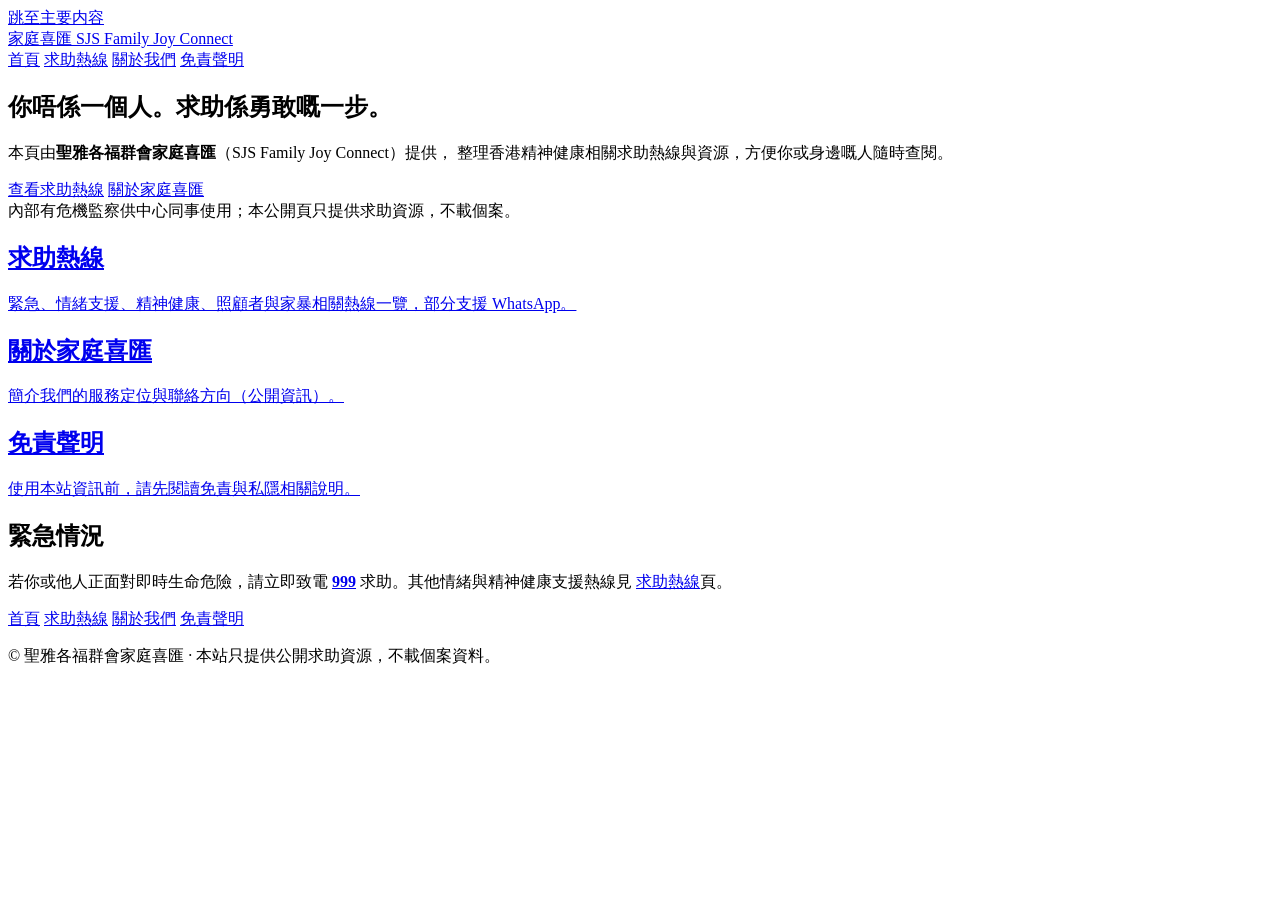
==== index.html @ d0c6d736 "Add Family Joy Connect MH public resource site" ====
<!DOCTYPE html>
<html lang="zh-Hant">
<head>
  <meta charset="utf-8">
  <meta name="viewport" content="width=device-width, initial-scale=1">
  <meta name="description" content="家庭喜匯（SJS Family Joy Connect）精神健康求助資源與熱線——只提供公開求助資訊，不載個案。">
  <title>家庭喜匯｜精神健康求助資源</title>
  <link rel="stylesheet" href="styles.css">
</head>
<body>
  <a class="skip-link" href="#main">跳至主要内容</a>

  <header class="site-header">
    <div class="header-inner">
      <a class="brand" href="index.html">
        <span class="brand-name">家庭喜匯</span>
        <span class="brand-sub">SJS Family Joy Connect</span>
      </a>
      <nav class="nav" aria-label="主要導覽">
        <a href="index.html" aria-current="page">首頁</a>
        <a href="hotlines.html">求助熱線</a>
        <a href="about.html">關於我們</a>
        <a href="disclaimer.html">免責聲明</a>
      </nav>
    </div>
  </header>

  <main id="main">
    <section class="hero">
      <h1>你唔係一個人。求助係勇敢嘅一步。</h1>
      <p class="lead">
        本頁由<strong>聖雅各福群會家庭喜匯</strong>（SJS Family Joy Connect）提供，
        整理香港精神健康相關求助熱線與資源，方便你或身邊嘅人隨時查閱。
      </p>
      <div class="cta-row">
        <a class="btn btn-primary" href="hotlines.html">查看求助熱線</a>
        <a class="btn btn-secondary" href="about.html">關於家庭喜匯</a>
      </div>
    </section>

    <aside class="note" role="note">
      內部有危機監察供中心同事使用；本公開頁只提供求助資源，不載個案。
    </aside>

    <div class="card-grid">
      <a class="card" href="hotlines.html">
        <h2>求助熱線</h2>
        <p>緊急、情緒支援、精神健康、照顧者與家暴相關熱線一覽，部分支援 WhatsApp。</p>
      </a>
      <a class="card" href="about.html">
        <h2>關於家庭喜匯</h2>
        <p>簡介我們的服務定位與聯絡方向（公開資訊）。</p>
      </a>
      <a class="card" href="disclaimer.html">
        <h2>免責聲明</h2>
        <p>使用本站資訊前，請先閱讀免責與私隱相關說明。</p>
      </a>
    </div>

    <h2 class="section-title">緊急情況</h2>
    <p class="prose">
      若你或他人正面對即時生命危險，請立即致電
      <strong><a href="tel:999">999</a></strong>
      求助。其他情緒與精神健康支援熱線見
      <a href="hotlines.html">求助熱線</a>頁。
    </p>
  </main>

  <footer class="site-footer">
    <div class="footer-inner">
      <nav class="footer-nav" aria-label="頁尾導覽">
        <a href="index.html">首頁</a>
        <a href="hotlines.html">求助熱線</a>
        <a href="about.html">關於我們</a>
        <a href="disclaimer.html">免責聲明</a>
      </nav>
      <p class="footer-copy">
        © 聖雅各福群會家庭喜匯 · 本站只提供公開求助資源，不載個案資料。
      </p>
    </div>
  </footer>
</body>
</html>
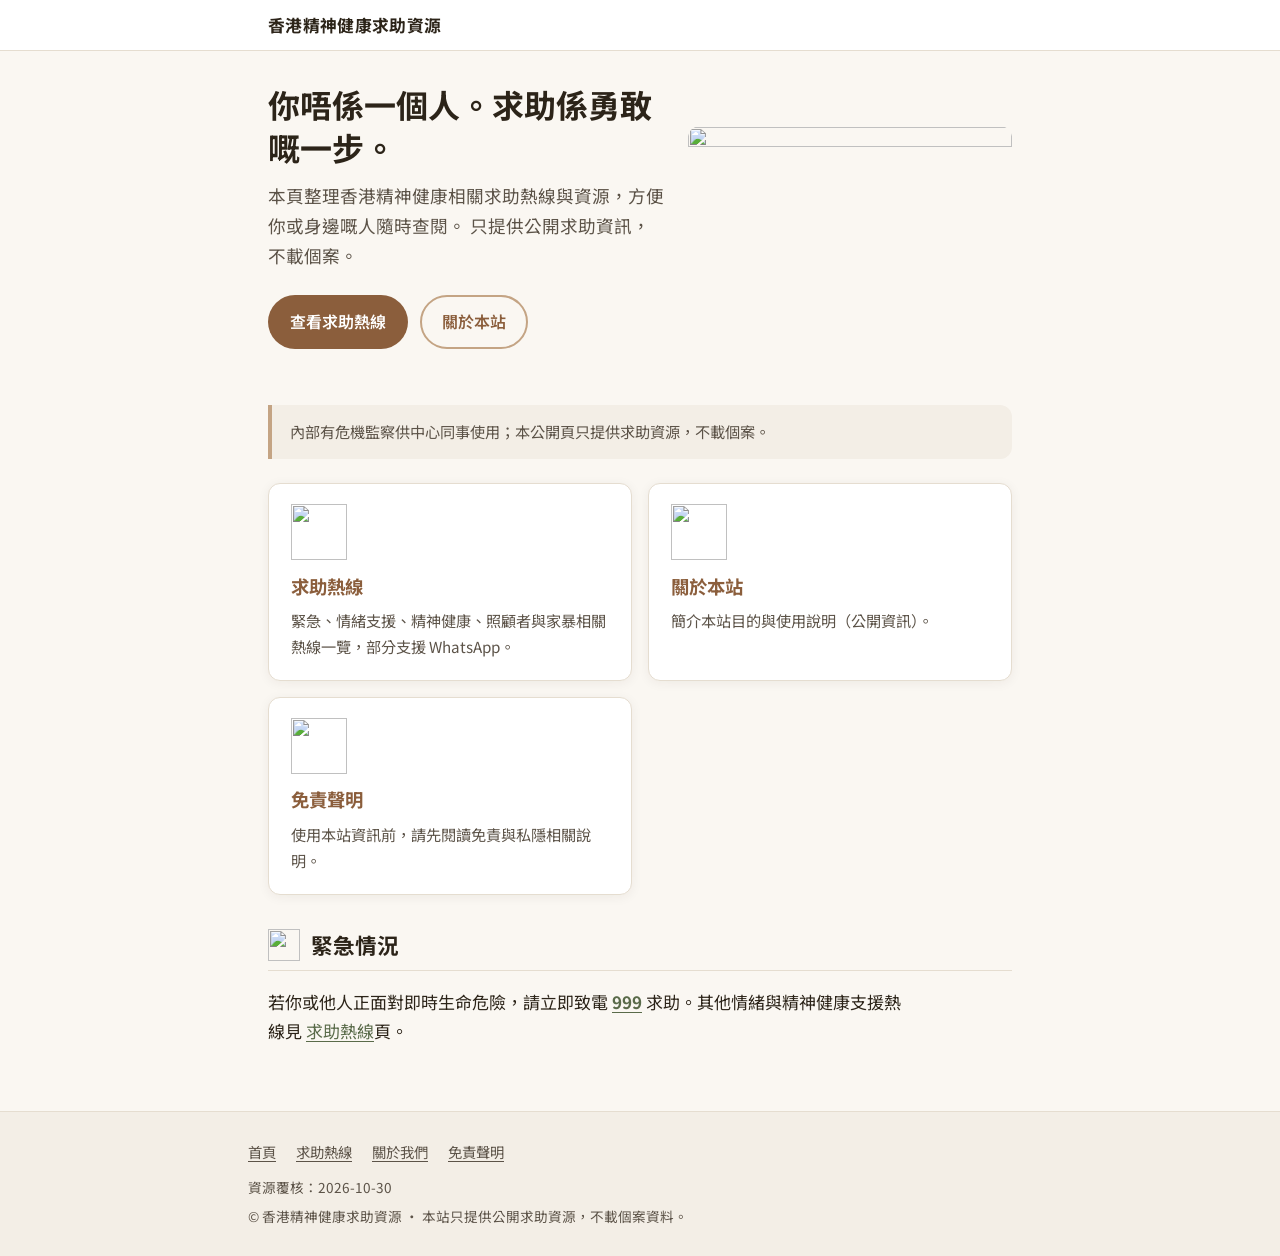
==== commit d2a76aee: "Neutral public MH help resources + assets (Pages)" ====
--- a/index.html
+++ b/index.html
@@ -3,8 +3,12 @@
 <head>
   <meta charset="utf-8">
   <meta name="viewport" content="width=device-width, initial-scale=1">
-  <meta name="description" content="家庭喜匯（SJS Family Joy Connect）精神健康求助資源與熱線——只提供公開求助資訊，不載個案。">
-  <title>家庭喜匯｜精神健康求助資源</title>
+  <meta name="description" content="香港精神健康求助資源與熱線——只提供公開求助資訊，不載個案。">
+  <title>香港精神健康求助資源</title>
+  <link rel="preconnect" href="https://fonts.googleapis.com">
+  <link rel="preconnect" href="https://fonts.gstatic.com" crossorigin>
+  <link href="https://fonts.googleapis.com/css2?family=Noto+Sans+TC:wght@400;600;700&display=swap" rel="stylesheet">
+  <link rel="icon" href="assets/favicon-mark.svg" type="image/svg+xml">
   <link rel="stylesheet" href="styles.css">
 </head>
 <body>
@@ -13,28 +17,38 @@
   <header class="site-header">
     <div class="header-inner">
       <a class="brand" href="index.html">
-        <span class="brand-name">家庭喜匯</span>
-        <span class="brand-sub">SJS Family Joy Connect</span>
+        <span class="brand-name">香港精神健康求助資源</span>
       </a>
-      <nav class="nav" aria-label="主要導覽">
-        <a href="index.html" aria-current="page">首頁</a>
-        <a href="hotlines.html">求助熱線</a>
-        <a href="about.html">關於我們</a>
-        <a href="disclaimer.html">免責聲明</a>
-      </nav>
+      <details class="nav-drawer">
+        <summary class="nav-toggle">
+          <span class="nav-toggle-label-closed">開啟選單</span>
+          <span class="nav-toggle-label-open">關閉選單</span>
+        </summary>
+        <nav class="nav" aria-label="主要導覽">
+          <a href="index.html" aria-current="page">首頁</a>
+          <a href="hotlines.html">求助熱線</a>
+          <a href="about.html">關於我們</a>
+          <a href="disclaimer.html">免責聲明</a>
+        </nav>
+      </details>
     </div>
   </header>
 
   <main id="main">
-    <section class="hero">
-      <h1>你唔係一個人。求助係勇敢嘅一步。</h1>
-      <p class="lead">
-        本頁由<strong>聖雅各福群會家庭喜匯</strong>（SJS Family Joy Connect）提供，
-        整理香港精神健康相關求助熱線與資源，方便你或身邊嘅人隨時查閱。
-      </p>
-      <div class="cta-row">
-        <a class="btn btn-primary" href="hotlines.html">查看求助熱線</a>
-        <a class="btn btn-secondary" href="about.html">關於家庭喜匯</a>
+    <section class="hero hero-with-art">
+      <div class="hero-copy">
+        <h1>你唔係一個人。求助係勇敢嘅一步。</h1>
+        <p class="lead">
+          本頁整理香港精神健康相關求助熱線與資源，方便你或身邊嘅人隨時查閱。
+          只提供公開求助資訊，不載個案。
+        </p>
+        <div class="cta-row">
+          <a class="btn btn-primary" href="hotlines.html">查看求助熱線</a>
+          <a class="btn btn-secondary" href="about.html">關於本站</a>
+        </div>
+      </div>
+      <div class="hero-art" aria-hidden="true">
+        <img src="assets/hero/hero-home.png" alt="" width="640" height="400" decoding="async">
       </div>
     </section>
 
@@ -44,20 +58,23 @@
 
     <div class="card-grid">
       <a class="card" href="hotlines.html">
+        <img class="card-icon" src="assets/icons/icon-hotlines.png" alt="" width="56" height="56" loading="lazy" decoding="async" aria-hidden="true">
         <h2>求助熱線</h2>
         <p>緊急、情緒支援、精神健康、照顧者與家暴相關熱線一覽，部分支援 WhatsApp。</p>
       </a>
       <a class="card" href="about.html">
-        <h2>關於家庭喜匯</h2>
-        <p>簡介我們的服務定位與聯絡方向（公開資訊）。</p>
+        <img class="card-icon" src="assets/icons/icon-about.png" alt="" width="56" height="56" loading="lazy" decoding="async" aria-hidden="true">
+        <h2>關於本站</h2>
+        <p>簡介本站目的與使用說明（公開資訊）。</p>
       </a>
       <a class="card" href="disclaimer.html">
+        <img class="card-icon" src="assets/icons/icon-disclaimer.png" alt="" width="56" height="56" loading="lazy" decoding="async" aria-hidden="true">
         <h2>免責聲明</h2>
         <p>使用本站資訊前，請先閱讀免責與私隱相關說明。</p>
       </a>
     </div>
 
-    <h2 class="section-title">緊急情況</h2>
+    <h2 class="section-title"><img class="section-icon" src="assets/icons/icon-emergency.png" alt="" width="32" height="32" loading="lazy" decoding="async" aria-hidden="true"> 緊急情況</h2>
     <p class="prose">
       若你或他人正面對即時生命危險，請立即致電
       <strong><a href="tel:999">999</a></strong>
@@ -74,8 +91,9 @@
         <a href="about.html">關於我們</a>
         <a href="disclaimer.html">免責聲明</a>
       </nav>
+      <p class="footer-meta">資源覆核：<time datetime="2026-10-30">2026-10-30</time></p>
       <p class="footer-copy">
-        © 聖雅各福群會家庭喜匯 · 本站只提供公開求助資源，不載個案資料。
+        © 香港精神健康求助資源 · 本站只提供公開求助資源，不載個案資料。
       </p>
     </div>
   </footer>
--- a/styles.css
+++ b/styles.css
@@ -0,0 +1,566 @@
+/* HK MH public resources — warm calm palette · accessible contrast · mobile-first */
+
+:root {
+  --bg: #faf7f2;
+  --bg-card: #ffffff;
+  --bg-soft: #f3eee6;
+  --ink: #2c2419;
+  --ink-muted: #5c5348;
+  --accent: #8b5e3c;
+  --accent-soft: #c4a484;
+  --accent-hover: #6e4a30;
+  --link: #5a6b4a;
+  --link-hover: #3f4d34;
+  --border: #e5ddd0;
+  --focus: #2c6e49;
+  --urgent-bg: #f8f0e8;
+  --urgent-border: #c9895a;
+  --radius: 12px;
+  --shadow: 0 2px 12px rgba(44, 36, 25, 0.06);
+  --font: "Noto Sans TC", "PingFang TC", "Microsoft JhengHei", "Heiti TC",
+    system-ui, -apple-system, sans-serif;
+  --max: 720px;
+}
+
+*,
+*::before,
+*::after {
+  box-sizing: border-box;
+}
+
+html {
+  scroll-behavior: smooth;
+}
+
+body {
+  margin: 0;
+  min-height: 100vh;
+  display: flex;
+  flex-direction: column;
+  font-family: var(--font);
+  font-size: 1.0625rem;
+  line-height: 1.7;
+  color: var(--ink);
+  background: var(--bg);
+  -webkit-font-smoothing: antialiased;
+}
+
+a {
+  color: var(--link);
+  text-decoration-thickness: 1px;
+  text-underline-offset: 0.2em;
+}
+
+a:hover {
+  color: var(--link-hover);
+}
+
+a:focus-visible,
+button:focus-visible {
+  outline: 3px solid var(--focus);
+  outline-offset: 3px;
+}
+
+.skip-link {
+  position: absolute;
+  left: -9999px;
+  top: 0;
+  background: var(--ink);
+  color: #fff;
+  padding: 0.75rem 1rem;
+  z-index: 100;
+}
+
+.skip-link:focus {
+  left: 0.5rem;
+  top: 0.5rem;
+}
+
+.site-header {
+  background: var(--bg-card);
+  border-bottom: 1px solid var(--border);
+  position: sticky;
+  top: 0;
+  z-index: 50;
+}
+
+.header-inner {
+  max-width: calc(var(--max) + 4rem);
+  margin: 0 auto;
+  padding: 0.85rem 1.25rem;
+  display: flex;
+  flex-wrap: wrap;
+  align-items: center;
+  justify-content: space-between;
+  gap: 0.75rem 1.5rem;
+}
+
+.brand {
+  display: flex;
+  flex-direction: column;
+  gap: 0.1rem;
+  text-decoration: none;
+  color: var(--ink);
+}
+
+.brand:hover {
+  color: var(--accent);
+}
+
+.brand-name {
+  font-weight: 700;
+  font-size: clamp(0.95rem, 2.8vw, 1.05rem);
+  letter-spacing: 0.02em;
+  line-height: 1.35;
+  max-width: 14em;
+}
+
+
+/* Nav drawer: details/summary on narrow, inline on wide */
+.nav-drawer {
+  position: relative;
+  margin: 0;
+}
+
+.nav-drawer > summary {
+  list-style: none;
+  cursor: pointer;
+  user-select: none;
+  display: inline-flex;
+  align-items: center;
+  justify-content: center;
+  min-height: 44px;
+  min-width: 44px;
+  padding: 0.4rem 0.9rem;
+  border-radius: 999px;
+  border: 1px solid var(--border);
+  background: var(--bg-soft);
+  color: var(--ink);
+  font-family: inherit;
+  font-size: 0.95rem;
+  font-weight: 600;
+}
+
+.nav-drawer > summary::-webkit-details-marker {
+  display: none;
+}
+
+.nav-drawer > summary::marker {
+  content: "";
+}
+
+.nav-drawer > summary:hover {
+  border-color: var(--accent-soft);
+  color: var(--accent);
+}
+
+.nav-drawer > summary:focus-visible {
+  outline: 3px solid var(--focus);
+  outline-offset: 3px;
+}
+
+.nav-toggle-label-open {
+  display: none;
+}
+
+.nav-drawer[open] .nav-toggle-label-closed {
+  display: none;
+}
+
+.nav-drawer[open] .nav-toggle-label-open {
+  display: inline;
+}
+
+.nav {
+  display: flex;
+  flex-direction: column;
+  gap: 0.15rem;
+  margin-top: 0.5rem;
+  padding: 0.5rem 0;
+  border-top: 1px solid var(--border);
+}
+
+.nav a {
+  color: var(--ink-muted);
+  text-decoration: none;
+  font-size: 1rem;
+  min-height: 44px;
+  display: flex;
+  align-items: center;
+  padding: 0.35rem 0.5rem;
+  border-radius: 8px;
+  border-bottom: none;
+  border-left: 3px solid transparent;
+}
+
+.nav a:hover,
+.nav a[aria-current="page"] {
+  color: var(--accent);
+  background: var(--bg-soft);
+  border-left-color: var(--accent-soft);
+}
+
+/* Wide: inline nav, hide summary toggle */
+@media (min-width: 641px) {
+  .header-inner {
+    flex-wrap: nowrap;
+  }
+
+  .nav-drawer {
+    display: contents;
+  }
+
+  .nav-drawer > summary {
+    display: none;
+  }
+
+  .nav {
+    flex-direction: row;
+    flex-wrap: wrap;
+    align-items: center;
+    gap: 0.35rem 1rem;
+    margin-top: 0;
+    padding: 0;
+    border-top: none;
+  }
+
+  .nav a {
+    min-height: auto;
+    padding: 0.25rem 0;
+    border-radius: 0;
+    border-left: none;
+    border-bottom: 2px solid transparent;
+    background: transparent;
+  }
+
+  .nav a:hover,
+  .nav a[aria-current="page"] {
+    background: transparent;
+    border-left-color: transparent;
+    border-bottom-color: var(--accent-soft);
+  }
+}
+
+main {
+  max-width: calc(var(--max) + 4rem);
+  margin: 0 auto;
+  padding: 2rem 1.25rem 3rem;
+}
+
+.hero {
+  margin-bottom: 2rem;
+}
+
+.hero h1 {
+  font-size: clamp(1.6rem, 4vw, 2rem);
+  font-weight: 700;
+  line-height: 1.35;
+  margin: 0 0 0.75rem;
+  color: var(--ink);
+}
+
+.lead {
+  font-size: 1.1rem;
+  color: var(--ink-muted);
+  margin: 0 0 1.25rem;
+  max-width: 38em;
+}
+
+.note {
+  background: var(--bg-soft);
+  border-left: 4px solid var(--accent-soft);
+  padding: 0.9rem 1.1rem;
+  border-radius: 0 var(--radius) var(--radius) 0;
+  color: var(--ink-muted);
+  font-size: 0.95rem;
+  margin: 1.25rem 0;
+}
+
+.card-grid {
+  display: grid;
+  gap: 1rem;
+  margin: 1.5rem 0;
+}
+
+@media (min-width: 560px) {
+  .card-grid {
+    grid-template-columns: 1fr 1fr;
+  }
+}
+
+.card {
+  background: var(--bg-card);
+  border: 1px solid var(--border);
+  border-radius: var(--radius);
+  padding: 1.25rem 1.35rem;
+  box-shadow: var(--shadow);
+  text-decoration: none;
+  color: inherit;
+  display: block;
+  transition: border-color 0.15s, box-shadow 0.15s;
+}
+
+a.card:hover {
+  border-color: var(--accent-soft);
+  box-shadow: 0 4px 16px rgba(44, 36, 25, 0.1);
+  color: inherit;
+}
+
+.card h2 {
+  font-size: 1.15rem;
+  margin: 0 0 0.4rem;
+  color: var(--accent);
+}
+
+.card p {
+  margin: 0;
+  color: var(--ink-muted);
+  font-size: 0.95rem;
+}
+
+.section-title {
+  font-size: 1.35rem;
+  margin: 2rem 0 1rem;
+  padding-bottom: 0.4rem;
+  border-bottom: 1px solid var(--border);
+}
+
+.hotline-list {
+  list-style: none;
+  margin: 0;
+  padding: 0;
+  display: flex;
+  flex-direction: column;
+  gap: 0.85rem;
+}
+
+.hotline {
+  background: var(--bg-card);
+  border: 1px solid var(--border);
+  border-radius: var(--radius);
+  padding: 1.1rem 1.25rem;
+  box-shadow: var(--shadow);
+}
+
+.hotline.urgent {
+  background: var(--urgent-bg);
+  border-color: var(--urgent-border);
+}
+
+.hotline-name {
+  font-weight: 700;
+  font-size: 1.05rem;
+  margin: 0 0 0.35rem;
+}
+
+.hotline-num {
+  font-size: 1.2rem;
+  font-weight: 600;
+  letter-spacing: 0.02em;
+  margin: 0.2rem 0;
+}
+
+.hotline-num a {
+  color: var(--accent);
+  text-decoration: none;
+  font-variant-numeric: tabular-nums;
+}
+
+.hotline-num a:hover {
+  color: var(--accent-hover);
+  text-decoration: underline;
+}
+
+.hotline-note {
+  font-size: 0.9rem;
+  color: var(--ink-muted);
+  margin: 0.35rem 0 0;
+}
+
+.badge {
+  display: inline-block;
+  font-size: 0.75rem;
+  font-weight: 600;
+  letter-spacing: 0.03em;
+  padding: 0.15rem 0.5rem;
+  border-radius: 999px;
+  background: var(--accent);
+  color: #fff;
+  margin-left: 0.4rem;
+  vertical-align: middle;
+}
+
+.prose {
+  max-width: 38em;
+}
+
+.prose h1 {
+  font-size: 1.75rem;
+  margin: 0 0 1rem;
+}
+
+.prose h2 {
+  font-size: 1.2rem;
+  margin: 1.75rem 0 0.6rem;
+  color: var(--accent);
+}
+
+.prose p,
+.prose li {
+  color: var(--ink);
+}
+
+.prose ul {
+  padding-left: 1.25rem;
+}
+
+.site-footer {
+  border-top: 1px solid var(--border);
+  background: var(--bg-soft);
+  padding: 1.75rem 1.25rem;
+  margin-top: auto;
+}
+
+.footer-inner {
+  max-width: calc(var(--max) + 4rem);
+  margin: 0 auto;
+  font-size: 0.9rem;
+  color: var(--ink-muted);
+}
+
+.footer-inner a {
+  color: var(--ink-muted);
+}
+
+.footer-nav {
+  display: flex;
+  flex-wrap: wrap;
+  gap: 0.5rem 1.25rem;
+  margin-bottom: 0.75rem;
+}
+
+.footer-meta {
+  margin: 0 0 0.35rem;
+  font-size: 0.85rem;
+}
+
+.footer-copy {
+  margin: 0;
+  font-size: 0.85rem;
+}
+
+.cta-row {
+  display: flex;
+  flex-wrap: wrap;
+  gap: 0.75rem;
+  margin: 1.5rem 0;
+}
+
+.btn {
+  display: inline-block;
+  padding: 0.7rem 1.25rem;
+  border-radius: 999px;
+  font-weight: 600;
+  font-size: 1rem;
+  text-decoration: none;
+  border: 2px solid transparent;
+  transition: background 0.15s, color 0.15s, border-color 0.15s;
+}
+
+.btn-primary {
+  background: var(--accent);
+  color: #fff;
+}
+
+.btn-primary:hover {
+  background: var(--accent-hover);
+  color: #fff;
+}
+
+.btn-secondary {
+  background: transparent;
+  color: var(--accent);
+  border-color: var(--accent-soft);
+}
+
+.btn-secondary:hover {
+  background: var(--bg-soft);
+  color: var(--accent-hover);
+}
+
+@media (prefers-reduced-motion: reduce) {
+  html {
+    scroll-behavior: auto;
+  }
+  .card {
+    transition: none;
+  }
+}
+
+
+/* —— Illustration slots (PNG primary) —— */
+.hero-with-art {
+  display: grid;
+  gap: 1.25rem 1.5rem;
+  align-items: center;
+}
+
+@media (min-width: 720px) {
+  .hero-with-art {
+    grid-template-columns: 1.1fr 0.9fr;
+  }
+}
+
+.hero-art {
+  margin: 0;
+  text-align: center;
+}
+
+.hero-art img {
+  display: block;
+  width: 100%;
+  max-width: min(100%, 640px);
+  height: auto;
+  margin: 0 auto;
+  border-radius: var(--radius);
+}
+
+.card-icon {
+  display: block;
+  width: 56px;
+  height: 56px;
+  object-fit: contain;
+  margin: 0 0 0.65rem;
+}
+
+.section-icon {
+  display: inline-block;
+  width: 32px;
+  height: 32px;
+  object-fit: contain;
+  vertical-align: -0.35em;
+  margin-right: 0.35rem;
+}
+
+.page-icon-wrap {
+  margin: 0 0 0.75rem;
+}
+
+.page-icon {
+  display: block;
+  width: 52px;
+  height: 52px;
+  object-fit: contain;
+}
+
+.deco-wrap {
+  margin: 2rem 0 0;
+}
+
+.deco-wave {
+  display: block;
+  width: 100%;
+  max-width: 720px;
+  height: auto;
+  opacity: 0.85;
+}
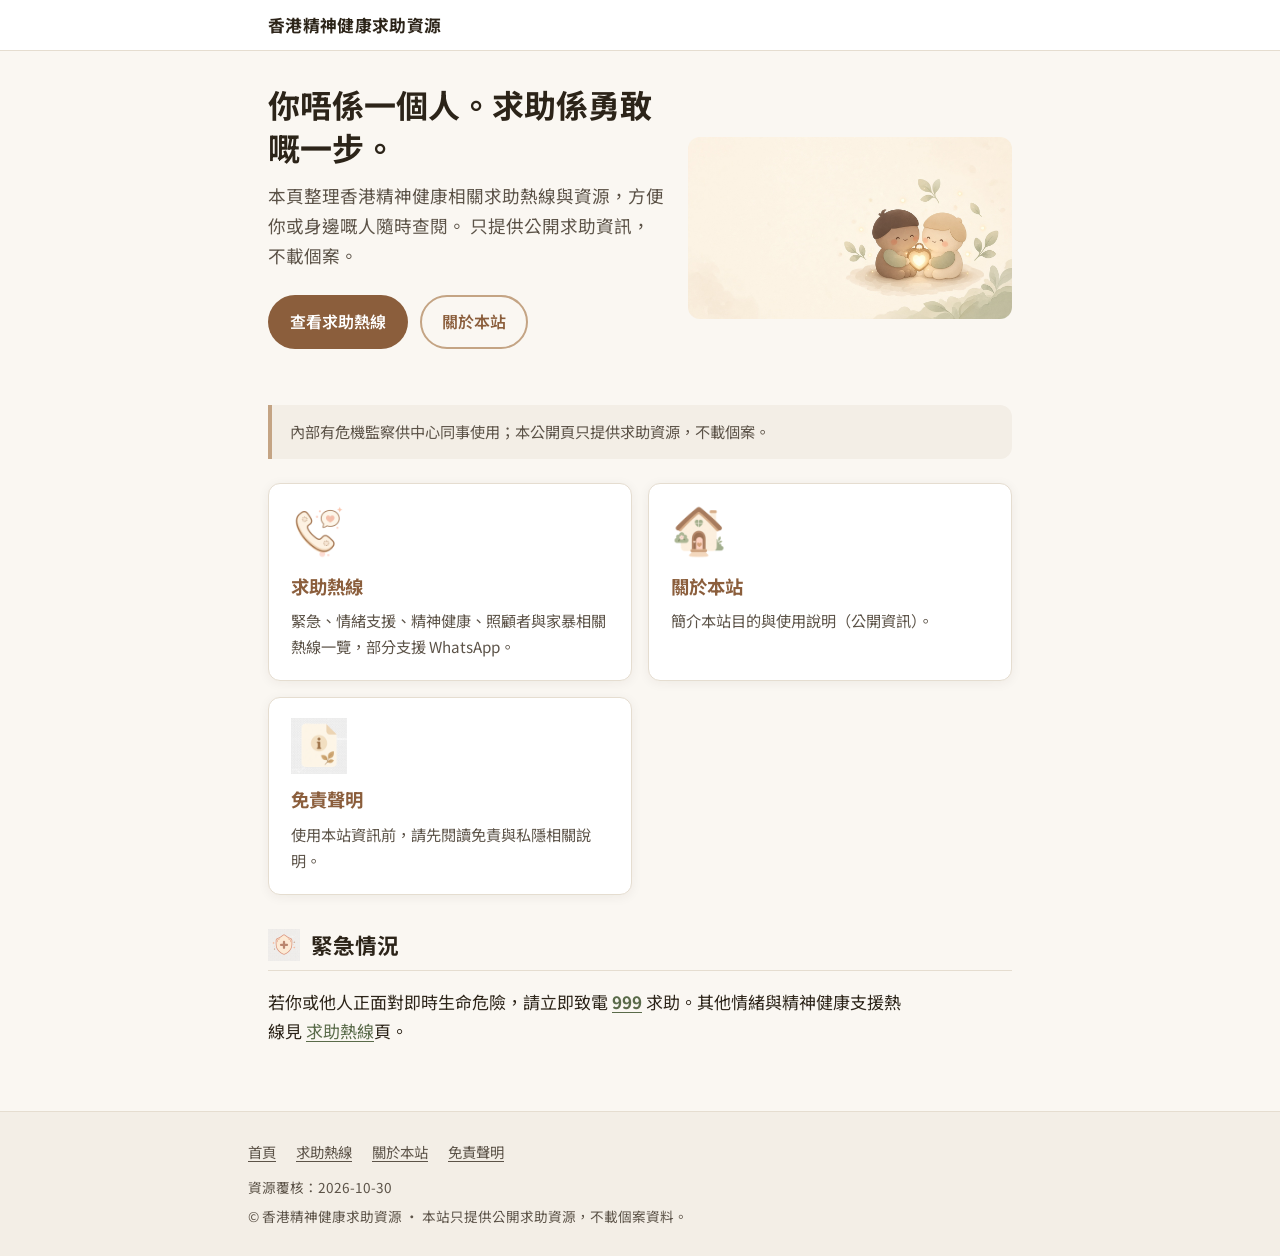
==== commit 15309d94: "Fix README; sync 關於本站 HTML" ====
--- a/index.html
+++ b/index.html
@@ -27,7 +27,7 @@
         <nav class="nav" aria-label="主要導覽">
           <a href="index.html" aria-current="page">首頁</a>
           <a href="hotlines.html">求助熱線</a>
-          <a href="about.html">關於我們</a>
+          <a href="about.html">關於本站</a>
           <a href="disclaimer.html">免責聲明</a>
         </nav>
       </details>
@@ -88,7 +88,7 @@
       <nav class="footer-nav" aria-label="頁尾導覽">
         <a href="index.html">首頁</a>
         <a href="hotlines.html">求助熱線</a>
-        <a href="about.html">關於我們</a>
+        <a href="about.html">關於本站</a>
         <a href="disclaimer.html">免責聲明</a>
       </nav>
       <p class="footer-meta">資源覆核：<time datetime="2026-10-30">2026-10-30</time></p>
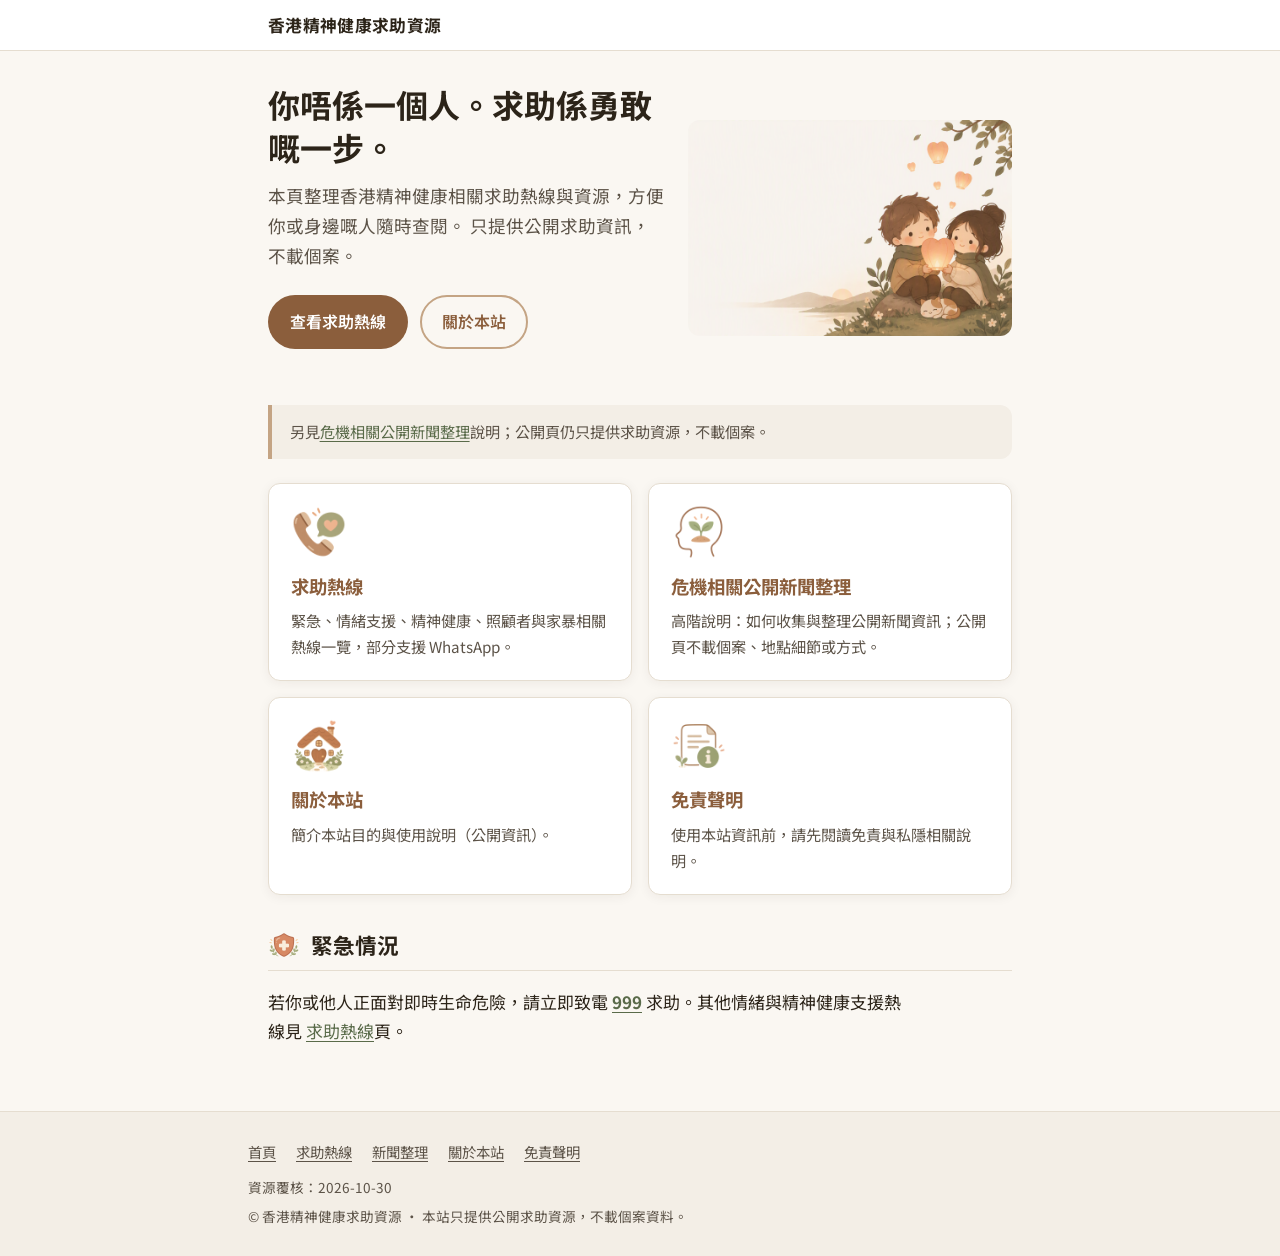
==== commit d752b146: "Add news-overview; sync nav, assets, stats JSON" ====
--- a/index.html
+++ b/index.html
@@ -27,6 +27,7 @@
         <nav class="nav" aria-label="主要導覽">
           <a href="index.html" aria-current="page">首頁</a>
           <a href="hotlines.html">求助熱線</a>
+          <a href="news-overview.html">新聞整理</a>
           <a href="about.html">關於本站</a>
           <a href="disclaimer.html">免責聲明</a>
         </nav>
@@ -53,7 +54,7 @@
     </section>
 
     <aside class="note" role="note">
-      內部有危機監察供中心同事使用；本公開頁只提供求助資源，不載個案。
+      另見<a href="news-overview.html">危機相關公開新聞整理</a>說明；公開頁仍只提供求助資源，不載個案。
     </aside>
 
     <div class="card-grid">
@@ -61,6 +62,11 @@
         <img class="card-icon" src="assets/icons/icon-hotlines.png" alt="" width="56" height="56" loading="lazy" decoding="async" aria-hidden="true">
         <h2>求助熱線</h2>
         <p>緊急、情緒支援、精神健康、照顧者與家暴相關熱線一覽，部分支援 WhatsApp。</p>
+      </a>
+      <a class="card" href="news-overview.html">
+        <img class="card-icon" src="assets/icons/icon-mental-health.png" alt="" width="56" height="56" loading="lazy" decoding="async" aria-hidden="true">
+        <h2>危機相關公開新聞整理</h2>
+        <p>高階說明：如何收集與整理公開新聞資訊；公開頁不載個案、地點細節或方式。</p>
       </a>
       <a class="card" href="about.html">
         <img class="card-icon" src="assets/icons/icon-about.png" alt="" width="56" height="56" loading="lazy" decoding="async" aria-hidden="true">
@@ -88,6 +94,7 @@
       <nav class="footer-nav" aria-label="頁尾導覽">
         <a href="index.html">首頁</a>
         <a href="hotlines.html">求助熱線</a>
+        <a href="news-overview.html">新聞整理</a>
         <a href="about.html">關於本站</a>
         <a href="disclaimer.html">免責聲明</a>
       </nav>
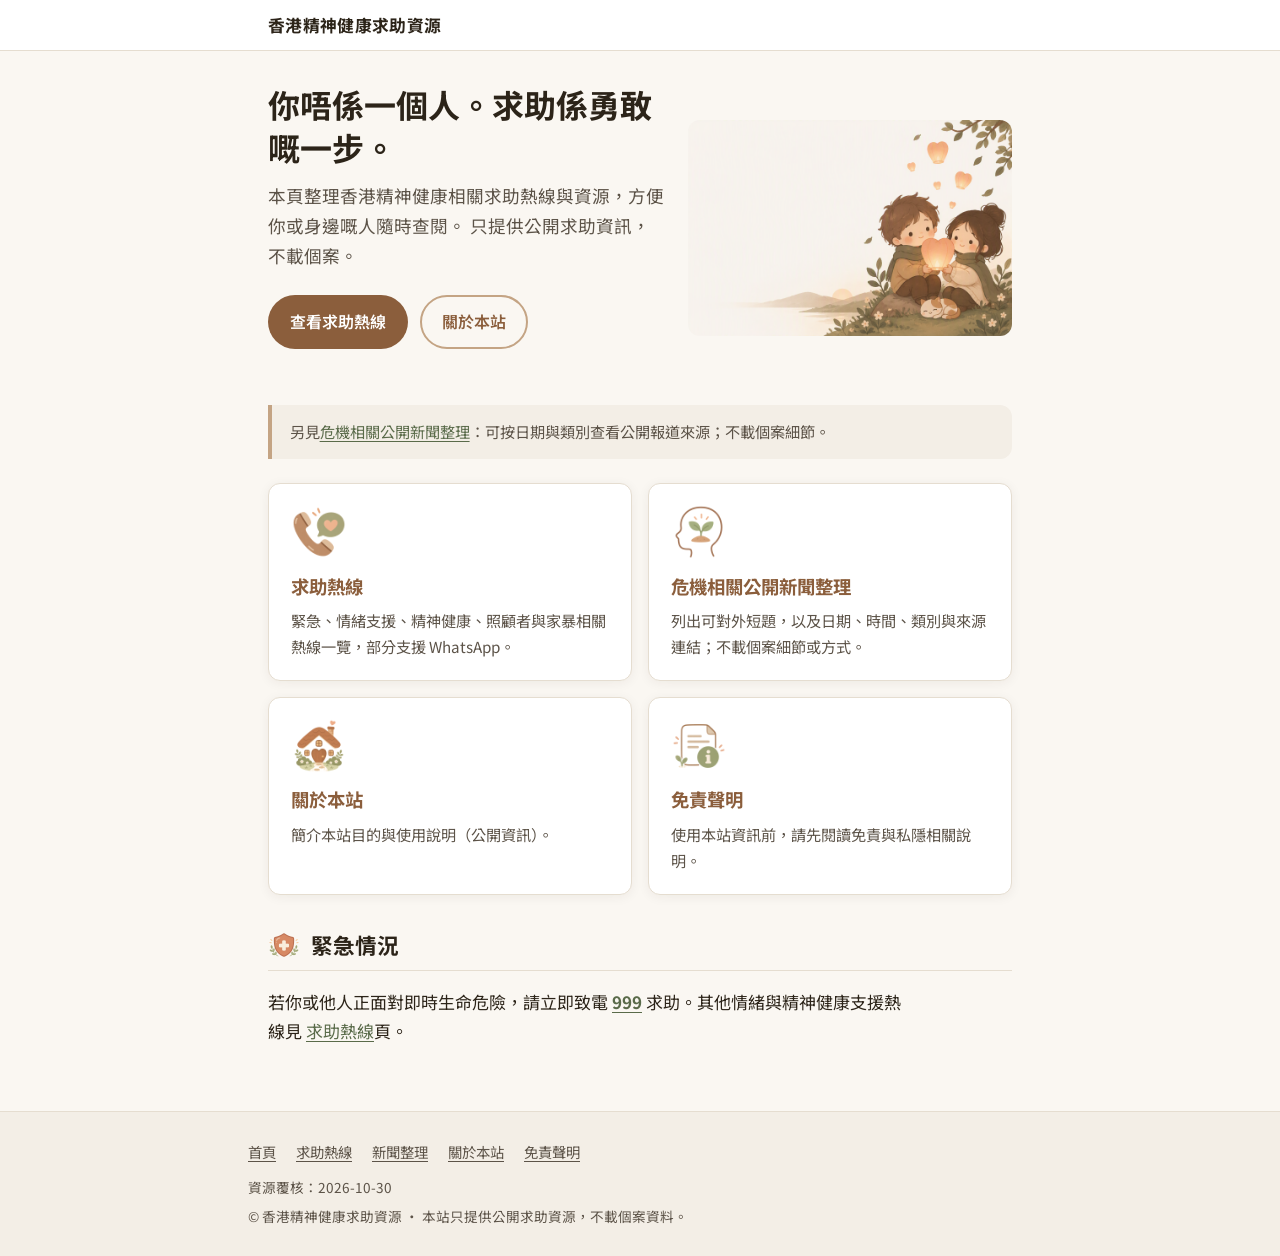
==== commit ea037ea7: "Add public news feed and district filters" ====
--- a/index.html
+++ b/index.html
@@ -54,7 +54,7 @@
     </section>
 
     <aside class="note" role="note">
-      另見<a href="news-overview.html">危機相關公開新聞整理</a>說明；公開頁仍只提供求助資源，不載個案。
+      另見<a href="news-overview.html">危機相關公開新聞整理</a>：可按日期與類別查看公開報道來源；不載個案細節。
     </aside>
 
     <div class="card-grid">
@@ -66,7 +66,7 @@
       <a class="card" href="news-overview.html">
         <img class="card-icon" src="assets/icons/icon-mental-health.png" alt="" width="56" height="56" loading="lazy" decoding="async" aria-hidden="true">
         <h2>危機相關公開新聞整理</h2>
-        <p>高階說明：如何收集與整理公開新聞資訊；公開頁不載個案、地點細節或方式。</p>
+        <p>列出可對外短題，以及日期、時間、類別與來源連結；不載個案細節或方式。</p>
       </a>
       <a class="card" href="about.html">
         <img class="card-icon" src="assets/icons/icon-about.png" alt="" width="56" height="56" loading="lazy" decoding="async" aria-hidden="true">
--- a/styles.css
+++ b/styles.css
@@ -564,3 +564,241 @@
   height: auto;
   opacity: 0.85;
 }
+
+/* —— Public news feed list —— */
+.news-feed-meta {
+  font-size: 0.9rem;
+  color: var(--ink-muted);
+  margin: 0 0 0.75rem;
+}
+
+.news-feed-status {
+  font-size: 0.95rem;
+  color: var(--ink-muted);
+  background: var(--bg-soft);
+  border: 1px dashed var(--border);
+  border-radius: var(--radius);
+  padding: 1rem 1.15rem;
+  margin: 0 0 1.25rem;
+}
+
+.news-feed-list {
+  list-style: none;
+  margin: 0 0 1.75rem;
+  padding: 0;
+  display: flex;
+  flex-direction: column;
+  gap: 0.75rem;
+  max-width: 100%;
+}
+
+.news-feed-item {
+  background: var(--bg-card);
+  border: 1px solid var(--border);
+  border-radius: var(--radius);
+  padding: 0.95rem 1.15rem;
+  box-shadow: var(--shadow);
+  display: flex;
+  flex-direction: column;
+  gap: 0.45rem;
+}
+
+.news-feed-title {
+  margin: 0;
+  font-size: 1.05rem;
+  font-weight: 700;
+  line-height: 1.45;
+  color: var(--ink);
+}
+
+.news-feed-title-missing {
+  font-weight: 600;
+  color: var(--ink-muted);
+}
+
+.news-feed-meta-row {
+  display: flex;
+  flex-wrap: wrap;
+  align-items: baseline;
+  gap: 0.4rem 0.75rem;
+}
+
+.news-feed-when {
+  font-variant-numeric: tabular-nums;
+  font-weight: 600;
+  font-size: 0.95rem;
+  color: var(--ink);
+}
+
+.news-feed-cat {
+  margin: 0;
+}
+
+.news-cat-badge {
+  display: inline-block;
+  font-size: 0.78rem;
+  font-weight: 600;
+  letter-spacing: 0.02em;
+  padding: 0.2rem 0.55rem;
+  border-radius: 999px;
+  background: var(--bg-soft);
+  color: var(--accent);
+  border: 1px solid var(--border);
+}
+
+.news-feed-source {
+  font-size: 0.95rem;
+  color: var(--ink-muted);
+}
+
+.news-source-link {
+  font-weight: 600;
+  word-break: break-word;
+}
+
+.news-source-text {
+  color: var(--ink);
+}
+
+.visually-hidden {
+  position: absolute;
+  width: 1px;
+  height: 1px;
+  padding: 0;
+  margin: -1px;
+  overflow: hidden;
+  clip: rect(0, 0, 0, 0);
+  white-space: nowrap;
+  border: 0;
+}
+
+
+.news-feed-notes {
+  font-size: 0.9rem;
+  color: var(--ink-muted);
+  background: var(--bg-soft);
+  border-left: 4px solid var(--accent-soft);
+  border-radius: 0 var(--radius) var(--radius) 0;
+  padding: 0.85rem 1.1rem;
+  margin: 0 0 1rem;
+}
+
+.news-feed-notes p {
+  margin: 0 0 0.5rem;
+}
+
+.news-feed-notes p:last-child {
+  margin-bottom: 0;
+}
+
+
+/* —— News filters —— */
+.news-filters {
+  margin: 0 0 1.25rem;
+  padding: 1rem 1.15rem;
+  background: var(--bg-card);
+  border: 1px solid var(--border);
+  border-radius: var(--radius);
+  box-shadow: var(--shadow);
+  max-width: 100%;
+}
+
+.news-filter-fieldset {
+  border: 0;
+  margin: 0 0 1rem;
+  padding: 0;
+}
+
+.news-filter-fieldset legend {
+  font-weight: 700;
+  font-size: 0.95rem;
+  color: var(--accent);
+  margin-bottom: 0.5rem;
+  padding: 0;
+}
+
+.news-filter-chips {
+  display: flex;
+  flex-wrap: wrap;
+  gap: 0.45rem;
+}
+
+.news-filter-chip {
+  display: inline-flex;
+  align-items: center;
+  gap: 0.35rem;
+  padding: 0.35rem 0.7rem;
+  border-radius: 999px;
+  border: 1px solid var(--border);
+  background: var(--bg-soft);
+  font-size: 0.9rem;
+  cursor: pointer;
+  user-select: none;
+}
+
+.news-filter-chip:has(input:checked) {
+  border-color: var(--accent-soft);
+  background: #fff;
+  box-shadow: inset 0 0 0 1px var(--accent-soft);
+}
+
+.news-filter-chip input {
+  margin: 0;
+  accent-color: var(--accent);
+}
+
+.news-filter-hint {
+  margin: 0.55rem 0 0;
+  font-size: 0.85rem;
+  color: var(--ink-muted);
+}
+
+.news-filter-date-mode {
+  display: flex;
+  flex-wrap: wrap;
+  gap: 0.5rem 1rem;
+}
+
+.news-filter-radio {
+  display: inline-flex;
+  align-items: center;
+  gap: 0.35rem;
+  font-size: 0.95rem;
+  cursor: pointer;
+}
+
+.news-filter-date-range {
+  display: flex;
+  flex-wrap: wrap;
+  gap: 0.75rem 1.25rem;
+  margin-top: 0.75rem;
+}
+
+.news-filter-date-field {
+  display: flex;
+  flex-direction: column;
+  gap: 0.25rem;
+  font-size: 0.9rem;
+  color: var(--ink-muted);
+}
+
+.news-filter-date-field input[type="date"] {
+  font: inherit;
+  color: var(--ink);
+  padding: 0.4rem 0.55rem;
+  border: 1px solid var(--border);
+  border-radius: 8px;
+  background: #fff;
+  min-width: 10rem;
+}
+
+.news-filter-actions {
+  display: flex;
+  flex-wrap: wrap;
+  gap: 0.5rem;
+}
+
+.news-feed-regions {
+  font-size: 0.88rem;
+  color: var(--ink-muted);
+}
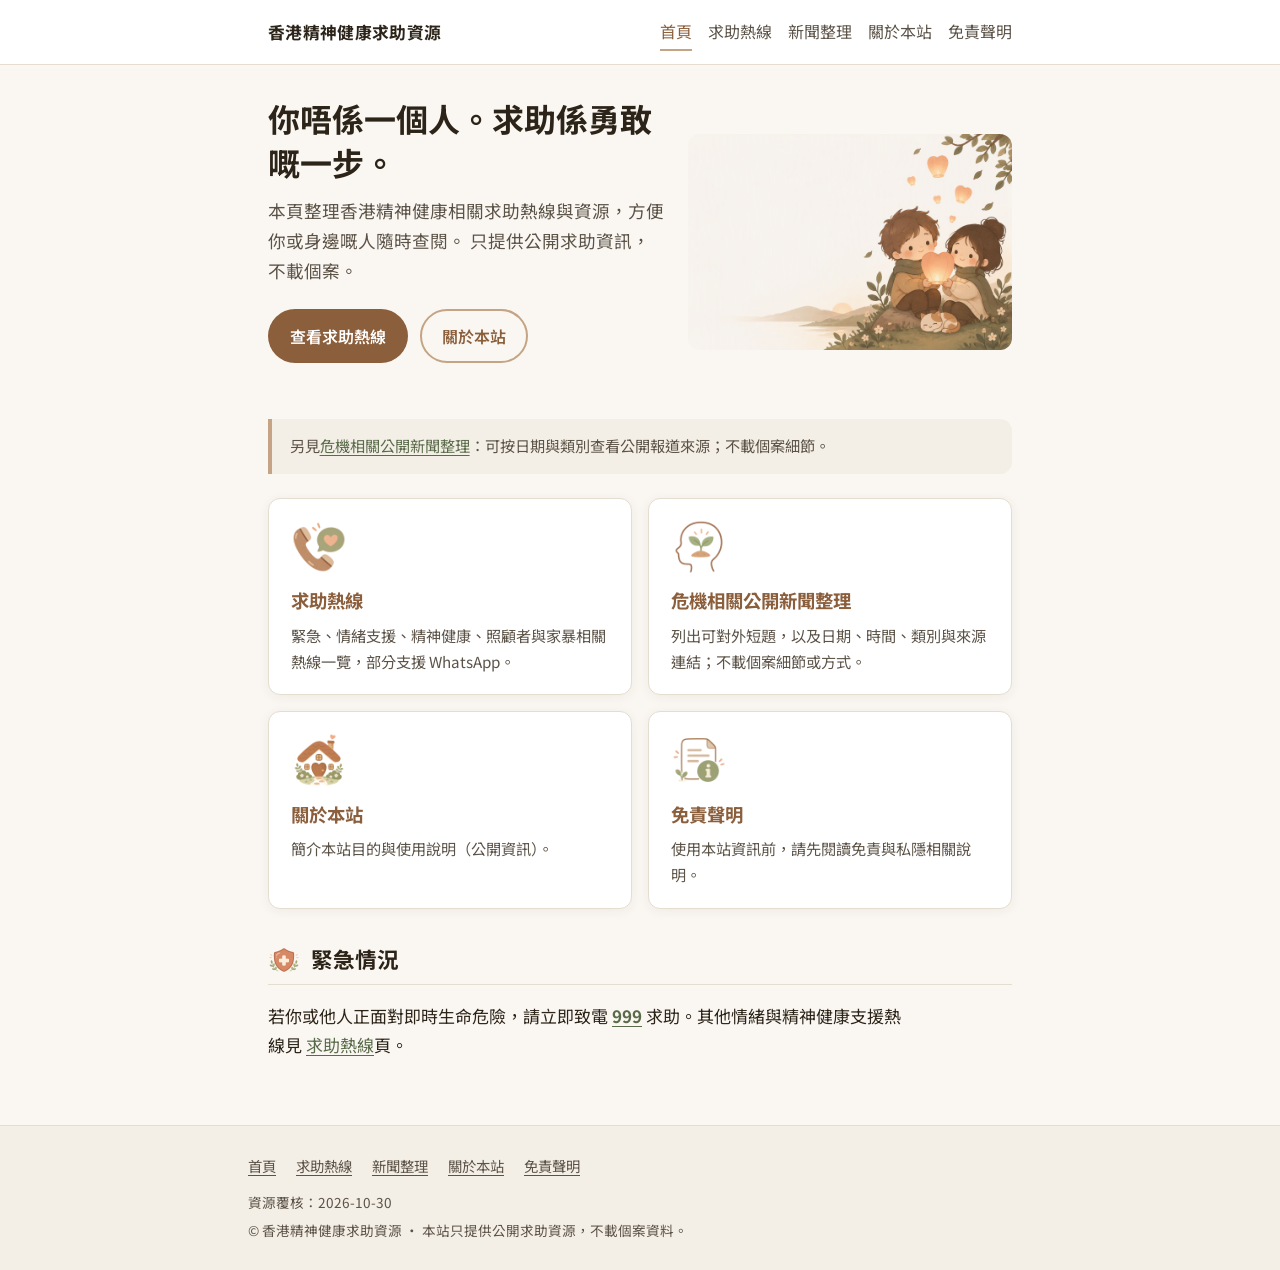
==== commit d220c1c1: "Fix responsive nav: desktop links and mobile drawer" ====
--- a/index.html
+++ b/index.html
@@ -19,12 +19,19 @@
       <a class="brand" href="index.html">
         <span class="brand-name">香港精神健康求助資源</span>
       </a>
+      <nav class="nav nav--desktop" aria-label="主要導覽">
+          <a href="index.html" aria-current="page">首頁</a>
+          <a href="hotlines.html">求助熱線</a>
+          <a href="news-overview.html">新聞整理</a>
+          <a href="about.html">關於本站</a>
+          <a href="disclaimer.html">免責聲明</a>
+        </nav>
       <details class="nav-drawer">
         <summary class="nav-toggle">
           <span class="nav-toggle-label-closed">開啟選單</span>
           <span class="nav-toggle-label-open">關閉選單</span>
         </summary>
-        <nav class="nav" aria-label="主要導覽">
+        <nav class="nav nav--drawer" aria-label="主要導覽">
           <a href="index.html" aria-current="page">首頁</a>
           <a href="hotlines.html">求助熱線</a>
           <a href="news-overview.html">新聞整理</a>
--- a/styles.css
+++ b/styles.css
@@ -200,21 +200,18 @@
   border-left-color: var(--accent-soft);
 }
 
-/* Wide: inline nav, hide summary toggle */
+/* Desktop header nav (outside details — avoid display:contents) */
+.nav--desktop {
+  display: none;
+}
+
 @media (min-width: 641px) {
   .header-inner {
     flex-wrap: nowrap;
   }
 
-  .nav-drawer {
-    display: contents;
-  }
-
-  .nav-drawer > summary {
-    display: none;
-  }
-
-  .nav {
+  .nav--desktop {
+    display: flex;
     flex-direction: row;
     flex-wrap: wrap;
     align-items: center;
@@ -224,7 +221,7 @@
     border-top: none;
   }
 
-  .nav a {
+  .nav--desktop a {
     min-height: auto;
     padding: 0.25rem 0;
     border-radius: 0;
@@ -233,11 +230,16 @@
     background: transparent;
   }
 
-  .nav a:hover,
-  .nav a[aria-current="page"] {
+  .nav--desktop a:hover,
+  .nav--desktop a[aria-current="page"] {
     background: transparent;
     border-left-color: transparent;
     border-bottom-color: var(--accent-soft);
+  }
+
+  /* Hide mobile drawer entirely on wide screens */
+  .nav-drawer {
+    display: none;
   }
 }
 
@@ -802,3 +804,108 @@
   font-size: 0.88rem;
   color: var(--ink-muted);
 }
+
+/* —— IG 帖文助手（新聞頁底部） —— */
+.ig-post-helper {
+  margin-top: 2.5rem;
+  padding: 1.35rem 1.25rem 1.5rem;
+  background: var(--bg-card);
+  border: 1px solid var(--border);
+  border-radius: var(--radius);
+  box-shadow: var(--shadow);
+}
+
+.ig-post-helper h2 {
+  margin-top: 0;
+  color: var(--accent);
+}
+
+.ig-post-lead {
+  color: var(--ink-muted);
+  font-size: 0.98rem;
+  max-width: 40em;
+}
+
+.ig-post-layout {
+  display: grid;
+  gap: 1.25rem;
+  align-items: start;
+}
+
+@media (min-width: 640px) {
+  .ig-post-layout {
+    grid-template-columns: minmax(0, 240px) minmax(0, 1fr);
+  }
+}
+
+.ig-post-preview {
+  margin: 0;
+}
+
+.ig-post-image {
+  display: block;
+  width: 100%;
+  max-width: 320px;
+  aspect-ratio: 1 / 1;
+  object-fit: cover;
+  border-radius: var(--radius);
+  border: 1px solid var(--border);
+  background: var(--bg-soft);
+}
+
+.ig-post-image-fallback {
+  max-width: 320px;
+  margin: 0;
+}
+
+.ig-post-meta {
+  margin-top: 0.5rem;
+  font-size: 0.82rem;
+  color: var(--ink-muted);
+  line-height: 1.45;
+}
+
+.ig-post-caption-label {
+  display: block;
+  font-weight: 600;
+  margin-bottom: 0.35rem;
+}
+
+.ig-post-caption {
+  display: block;
+  width: 100%;
+  min-height: 10rem;
+  padding: 0.75rem 0.9rem;
+  font: inherit;
+  line-height: 1.65;
+  color: var(--ink);
+  background: var(--bg-soft);
+  border: 1px solid var(--border);
+  border-radius: 10px;
+  resize: vertical;
+}
+
+.ig-post-actions {
+  display: flex;
+  flex-wrap: wrap;
+  gap: 0.65rem;
+  margin-top: 0.85rem;
+}
+
+.ig-post-actions .btn {
+  cursor: pointer;
+  font-family: inherit;
+}
+
+.ig-post-actions a.btn[hidden],
+.ig-post-actions button[hidden] {
+  display: none !important;
+}
+
+.ig-post-status {
+  min-height: 1.4em;
+  margin: 0.55rem 0 0;
+  font-size: 0.92rem;
+  color: var(--focus);
+  font-weight: 600;
+}
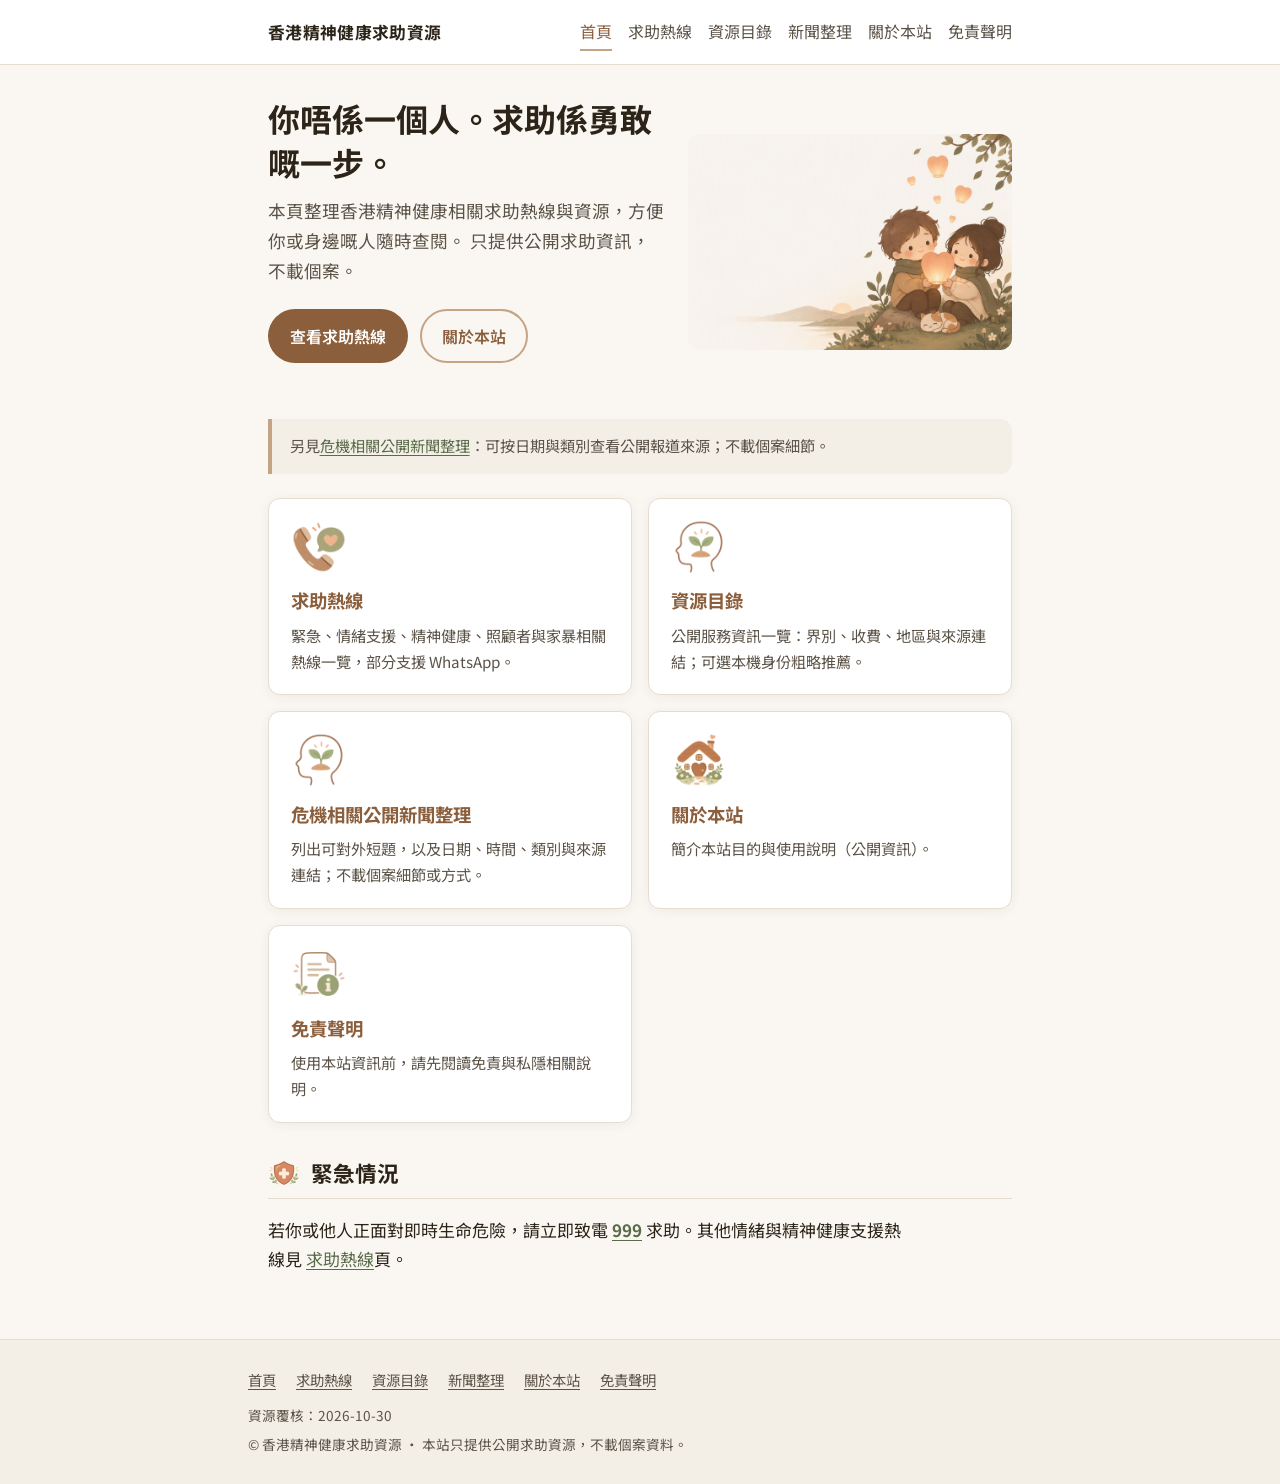
==== commit a913955a: "Launch official resource directory and update site nav" ====
--- a/index.html
+++ b/index.html
@@ -12,7 +12,7 @@
   <link rel="stylesheet" href="styles.css">
 </head>
 <body>
-  <a class="skip-link" href="#main">跳至主要内容</a>
+  <a class="skip-link" href="#main">跳至主要內容</a>
 
   <header class="site-header">
     <div class="header-inner">
@@ -22,6 +22,7 @@
       <nav class="nav nav--desktop" aria-label="主要導覽">
           <a href="index.html" aria-current="page">首頁</a>
           <a href="hotlines.html">求助熱線</a>
+          <a href="directory.html">資源目錄</a>
           <a href="news-overview.html">新聞整理</a>
           <a href="about.html">關於本站</a>
           <a href="disclaimer.html">免責聲明</a>
@@ -34,6 +35,7 @@
         <nav class="nav nav--drawer" aria-label="主要導覽">
           <a href="index.html" aria-current="page">首頁</a>
           <a href="hotlines.html">求助熱線</a>
+          <a href="directory.html">資源目錄</a>
           <a href="news-overview.html">新聞整理</a>
           <a href="about.html">關於本站</a>
           <a href="disclaimer.html">免責聲明</a>
@@ -70,6 +72,11 @@
         <h2>求助熱線</h2>
         <p>緊急、情緒支援、精神健康、照顧者與家暴相關熱線一覽，部分支援 WhatsApp。</p>
       </a>
+      <a class="card" href="directory.html">
+        <img class="card-icon" src="assets/icons/icon-mental-health.png" alt="" width="56" height="56" loading="lazy" decoding="async" aria-hidden="true">
+        <h2>資源目錄</h2>
+        <p>公開服務資訊一覽：界別、收費、地區與來源連結；可選本機身份粗略推薦。</p>
+      </a>
       <a class="card" href="news-overview.html">
         <img class="card-icon" src="assets/icons/icon-mental-health.png" alt="" width="56" height="56" loading="lazy" decoding="async" aria-hidden="true">
         <h2>危機相關公開新聞整理</h2>
@@ -101,6 +108,7 @@
       <nav class="footer-nav" aria-label="頁尾導覽">
         <a href="index.html">首頁</a>
         <a href="hotlines.html">求助熱線</a>
+        <a href="directory.html">資源目錄</a>
         <a href="news-overview.html">新聞整理</a>
         <a href="about.html">關於本站</a>
         <a href="disclaimer.html">免責聲明</a>
--- a/styles.css
+++ b/styles.css
@@ -89,7 +89,7 @@
   margin: 0 auto;
   padding: 0.85rem 1.25rem;
   display: flex;
-  flex-wrap: wrap;
+  flex-wrap: nowrap;
   align-items: center;
   justify-content: space-between;
   gap: 0.75rem 1.5rem;
@@ -101,6 +101,8 @@
   gap: 0.1rem;
   text-decoration: none;
   color: var(--ink);
+  flex: 1 1 auto;
+  min-width: 0;
 }
 
 .brand:hover {
@@ -116,10 +118,12 @@
 }
 
 
-/* Nav drawer: details/summary on narrow, inline on wide */
+/* Nav drawer: details/summary on narrow; panel absolute so header stays one row */
 .nav-drawer {
   position: relative;
   margin: 0;
+  flex: 0 0 auto;
+  margin-left: auto;
 }
 
 .nav-drawer > summary {
@@ -180,6 +184,22 @@
   border-top: 1px solid var(--border);
 }
 
+/* Mobile drawer panel: only paints when details[open]; keeps toggle top-right */
+.nav--drawer {
+  position: absolute;
+  top: calc(100% + 0.35rem);
+  right: 0;
+  z-index: 60;
+  min-width: min(18rem, calc(100vw - 2rem));
+  margin-top: 0;
+  padding: 0.5rem;
+  border: 1px solid var(--border);
+  border-top: 1px solid var(--border);
+  border-radius: var(--radius);
+  background: var(--bg-card);
+  box-shadow: var(--shadow);
+}
+
 .nav a {
   color: var(--ink-muted);
   text-decoration: none;
@@ -202,7 +222,7 @@
 
 /* Desktop header nav (outside details — avoid display:contents) */
 .nav--desktop {
-  display: none;
+  display: none !important;
 }
 
 @media (min-width: 641px) {
@@ -210,13 +230,18 @@
     flex-wrap: nowrap;
   }
 
+  .brand {
+    flex: 0 1 auto;
+  }
+
   .nav--desktop {
-    display: flex;
+    display: flex !important;
     flex-direction: row;
     flex-wrap: wrap;
     align-items: center;
     gap: 0.35rem 1rem;
     margin-top: 0;
+    margin-left: auto;
     padding: 0;
     border-top: none;
   }
@@ -239,7 +264,7 @@
 
   /* Hide mobile drawer entirely on wide screens */
   .nav-drawer {
-    display: none;
+    display: none !important;
   }
 }
 
@@ -909,3 +934,316 @@
   color: var(--focus);
   font-weight: 600;
 }
+
+/* ========== Directory page (directory.html) ========== */
+.directory-page .emergency-bar {
+  display: flex;
+  flex-wrap: wrap;
+  align-items: center;
+  gap: 0.5rem 1rem;
+  margin: 0 0 1.25rem;
+  padding: 0.85rem 1.1rem;
+  background: var(--urgent-bg);
+  border: 1px solid var(--urgent-border);
+  border-radius: var(--radius);
+  font-size: 0.98rem;
+}
+.directory-page .emergency-bar strong a {
+  color: var(--ink);
+  font-size: 1.15rem;
+}
+.directory-page .privacy-pill {
+  display: inline-block;
+  margin: 0.25rem 0 0;
+  padding: 0.25rem 0.75rem;
+  border-radius: 999px;
+  background: var(--bg-soft);
+  border: 1px solid var(--border);
+  color: var(--ink-muted);
+  font-size: 0.88rem;
+  font-weight: 600;
+}
+.directory-page .identity-panel,
+.directory-page .dir-filters {
+  margin: 0 0 1.25rem;
+  padding: 1rem 1.15rem;
+  background: var(--bg-card);
+  border: 1px solid var(--border);
+  border-radius: var(--radius);
+  box-shadow: var(--shadow);
+}
+.directory-page .identity-panel > summary {
+  cursor: pointer;
+  font-weight: 700;
+  font-size: 1.05rem;
+  color: var(--accent);
+  list-style: none;
+  display: flex;
+  align-items: center;
+  justify-content: space-between;
+  gap: 0.75rem;
+  min-height: 44px;
+}
+.directory-page .identity-panel > summary::-webkit-details-marker { display: none; }
+.directory-page .identity-panel > summary::after {
+  content: "展開";
+  font-size: 0.85rem;
+  font-weight: 600;
+  color: var(--ink-muted);
+}
+.directory-page .identity-panel[open] > summary::after { content: "收起"; }
+.directory-page .identity-body { margin-top: 1rem; }
+.directory-page .id-fieldset {
+  border: 0;
+  margin: 0 0 1rem;
+  padding: 0;
+}
+.directory-page .id-fieldset legend {
+  font-weight: 700;
+  font-size: 0.95rem;
+  color: var(--accent);
+  margin-bottom: 0.45rem;
+  padding: 0;
+}
+.directory-page .id-options {
+  display: flex;
+  flex-wrap: wrap;
+  gap: 0.45rem;
+}
+.directory-page .id-chip {
+  display: inline-flex;
+  align-items: center;
+  gap: 0.35rem;
+  padding: 0.4rem 0.75rem;
+  border-radius: 999px;
+  border: 1px solid var(--border);
+  background: var(--bg-soft);
+  font-size: 0.92rem;
+  cursor: pointer;
+  user-select: none;
+  min-height: 44px;
+}
+.directory-page .id-chip:has(input:checked) {
+  border-color: var(--accent-soft);
+  background: #fff;
+  box-shadow: inset 0 0 0 1px var(--accent-soft);
+}
+.directory-page .id-chip input {
+  margin: 0;
+  accent-color: var(--accent);
+}
+.directory-page .id-actions {
+  display: flex;
+  flex-wrap: wrap;
+  gap: 0.5rem;
+  margin-top: 0.25rem;
+}
+.directory-page .id-actions .btn {
+  cursor: pointer;
+  font-family: inherit;
+  min-height: 44px;
+}
+.directory-page .btn-ghost {
+  background: transparent;
+  color: var(--ink-muted);
+  border: 2px solid var(--border);
+  border-radius: 999px;
+  padding: 0.55rem 1.1rem;
+  font-weight: 600;
+  font-size: 0.95rem;
+  cursor: pointer;
+  font-family: inherit;
+}
+.directory-page .btn-ghost:hover {
+  color: var(--accent);
+  border-color: var(--accent-soft);
+}
+.directory-page .dir-filters h2 {
+  font-size: 1.05rem;
+  margin: 0 0 0.75rem;
+  color: var(--accent);
+}
+.directory-page .results-meta {
+  display: flex;
+  flex-wrap: wrap;
+  align-items: baseline;
+  justify-content: space-between;
+  gap: 0.5rem;
+  margin: 0 0 0.85rem;
+  font-size: 0.95rem;
+  color: var(--ink-muted);
+}
+.directory-page .results-meta strong { color: var(--ink); }
+.directory-page .org-list {
+  list-style: none;
+  margin: 0;
+  padding: 0;
+  display: flex;
+  flex-direction: column;
+  gap: 1rem;
+}
+.directory-page .org-card {
+  background: var(--bg-card);
+  border: 1px solid var(--border);
+  border-radius: var(--radius);
+  padding: 1.15rem 1.25rem;
+  box-shadow: var(--shadow);
+}
+.directory-page .org-card.is-recommended {
+  border-color: var(--accent-soft);
+  box-shadow: 0 2px 14px rgba(139, 94, 60, 0.1);
+  background: linear-gradient(180deg, #fffefb 0%, var(--bg-card) 48%);
+}
+.directory-page .org-card-top {
+  display: flex;
+  flex-wrap: wrap;
+  align-items: flex-start;
+  justify-content: space-between;
+  gap: 0.5rem 0.75rem;
+  margin-bottom: 0.55rem;
+}
+.directory-page .org-name {
+  margin: 0;
+  font-size: 1.2rem;
+  font-weight: 700;
+  line-height: 1.35;
+  color: var(--ink);
+  flex: 1 1 12rem;
+}
+.directory-page .org-name-en {
+  display: block;
+  font-size: 0.88rem;
+  font-weight: 500;
+  color: var(--ink-muted);
+  margin-top: 0.15rem;
+}
+.directory-page .match-tag {
+  display: inline-block;
+  padding: 0.2rem 0.65rem;
+  border-radius: 999px;
+  background: var(--bg-soft);
+  border: 1px solid var(--accent-soft);
+  color: var(--accent);
+  font-size: 0.8rem;
+  font-weight: 700;
+  white-space: nowrap;
+}
+.directory-page .status-tag {
+  display: inline-block;
+  padding: 0.2rem 0.65rem;
+  border-radius: 999px;
+  background: var(--bg-soft);
+  border: 1px solid var(--border);
+  color: var(--ink-muted);
+  font-size: 0.8rem;
+  font-weight: 600;
+  white-space: nowrap;
+}
+.directory-page .org-sectors {
+  display: flex;
+  flex-wrap: wrap;
+  gap: 0.35rem;
+  margin: 0 0 0.65rem;
+}
+.directory-page .sector-chip {
+  display: inline-block;
+  padding: 0.15rem 0.55rem;
+  border-radius: 6px;
+  background: var(--bg-soft);
+  color: var(--ink-muted);
+  font-size: 0.82rem;
+  font-weight: 600;
+}
+.directory-page .org-facts {
+  margin: 0 0 0.65rem;
+  padding: 0;
+  list-style: none;
+  display: grid;
+  gap: 0.35rem;
+  font-size: 0.98rem;
+}
+.directory-page .org-facts li {
+  display: grid;
+  grid-template-columns: 4.5rem 1fr;
+  gap: 0.35rem;
+  align-items: baseline;
+}
+.directory-page .org-facts .lab {
+  color: var(--ink-muted);
+  font-size: 0.88rem;
+  font-weight: 600;
+}
+.directory-page .org-facts .val { color: var(--ink); }
+.directory-page .org-summary {
+  margin: 0 0 0.75rem;
+  color: var(--ink-muted);
+  font-size: 0.98rem;
+  line-height: 1.55;
+}
+.directory-page .org-contact {
+  display: flex;
+  flex-wrap: wrap;
+  gap: 0.5rem 0.85rem;
+  margin: 0 0 0.5rem;
+  align-items: center;
+}
+.directory-page .org-contact a {
+  font-weight: 700;
+  font-size: 1.05rem;
+  min-height: 44px;
+  display: inline-flex;
+  align-items: center;
+}
+.directory-page .org-source {
+  margin: 0.65rem 0 0;
+  font-size: 0.92rem;
+  color: var(--ink-muted);
+  line-height: 1.45;
+}
+.directory-page .org-source a {
+  font-weight: 600;
+  color: var(--link);
+}
+.directory-page .org-source .verified {
+  display: inline-block;
+  margin-left: 0.35rem;
+  white-space: nowrap;
+}
+.directory-page .org-details {
+  margin: 0.35rem 0 0;
+  border-top: 1px solid var(--border);
+  padding-top: 0.35rem;
+}
+.directory-page .org-details > summary {
+  cursor: pointer;
+  font-weight: 600;
+  color: var(--link);
+  min-height: 44px;
+  display: flex;
+  align-items: center;
+  list-style: none;
+}
+.directory-page .org-details > summary::-webkit-details-marker { display: none; }
+.directory-page .org-details-body {
+  margin: 0.25rem 0 0.35rem;
+  color: var(--ink-muted);
+  font-size: 0.95rem;
+}
+.directory-page .org-details-body p { margin: 0 0 0.5rem; }
+.directory-page .empty-state {
+  text-align: center;
+  padding: 2rem 1.25rem;
+  background: var(--bg-soft);
+  border-radius: var(--radius);
+  border: 1px dashed var(--border);
+  color: var(--ink-muted);
+}
+.directory-page .empty-state p { margin: 0 0 0.75rem; }
+.directory-page .dir-load-error {
+  margin: 0 0 1.25rem;
+  padding: 0.85rem 1.1rem;
+  background: var(--bg-soft);
+  border: 1px solid var(--border);
+  border-radius: var(--radius);
+  color: var(--ink-muted);
+}
